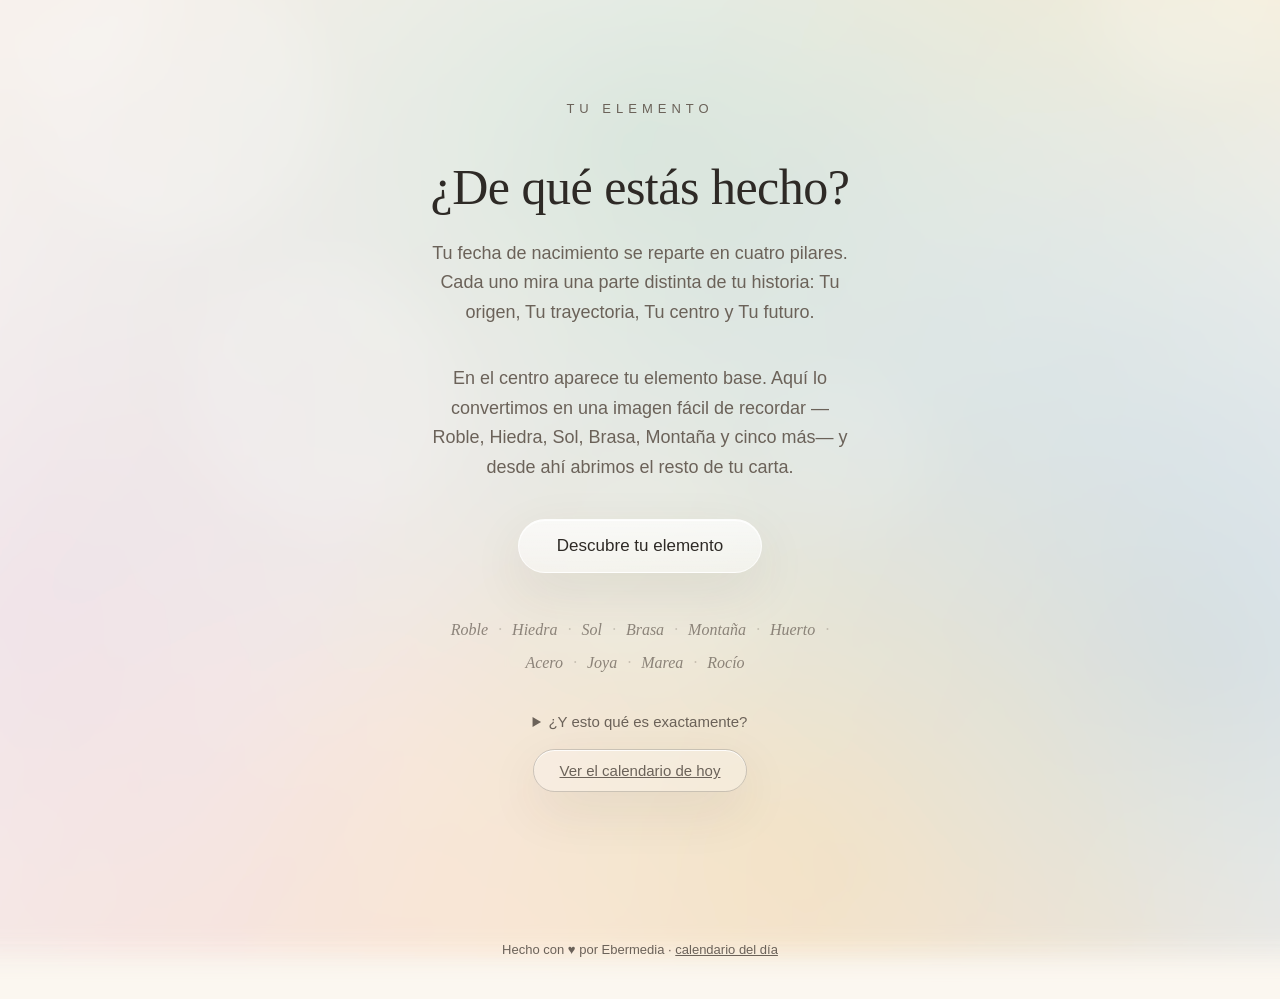
==== v11/index.html @ 83db71ac "Bump Artx UI cue build" ====
<!DOCTYPE html>
<html lang="es">
<head>
<meta charset="utf-8">
<meta name="viewport" content="width=device-width,initial-scale=1">
<meta http-equiv="Cache-Control" content="no-store, no-cache, must-revalidate, max-age=0">
<meta name="theme-color" content="#FBF7F0">
<meta name="tu-elemento-release" content="V1 Artx">
<title>Tu Elemento</title>
<meta name="description" content="Descubre tu elemento base, guarda tus cartas y consulta su calendario.">
<link rel="stylesheet" href="app.css?b=1.0.0-artx">
<link rel="stylesheet" href="solar.css?b=solar-0.1">
<style>
.perfilIcono .iconito{width:42px!important;height:42px!important;min-width:42px!important;margin:0!important;background:transparent!important;box-shadow:none!important}.perfilIcono .iconito svg{width:27px!important;height:27px!important;max-width:27px!important;max-height:27px!important;stroke-width:2.15!important;opacity:.88}
#p-resultado{position:relative}
.cartaVolver{position:absolute;top:-10px;left:0;z-index:5;width:44px;height:44px;padding:0;display:grid;place-items:center;appearance:none;-webkit-appearance:none;border-radius:50%;border:1px solid rgba(255,255,255,.82);background:linear-gradient(150deg,rgba(255,255,255,.76),rgba(255,255,255,.38));-webkit-backdrop-filter:blur(16px) saturate(155%);backdrop-filter:blur(16px) saturate(155%);box-shadow:0 8px 24px rgba(58,43,34,.09),inset 0 1px 0 rgba(255,255,255,.95);color:var(--tinta);font-family:var(--serif);font-size:28px;line-height:1;cursor:pointer;transition:transform .16s ease,box-shadow .16s ease,background .16s ease}
.cartaVolver:hover{transform:translateY(-1px);box-shadow:0 10px 26px rgba(58,43,34,.12),inset 0 1px 0 rgba(255,255,255,1)}.cartaVolver:active{transform:scale(.96)}.cartaVolver:focus-visible{outline:2px solid var(--acento,var(--tinta));outline-offset:3px}
#compartirMarco #tarjetaCaja{width:min(100%,390px);margin:22px auto 18px;padding:14px;display:grid;place-items:center;border-radius:24px;border:1px solid rgba(255,255,255,.86);background:linear-gradient(155deg,rgba(255,255,255,.56),rgba(255,250,244,.34));box-shadow:0 12px 34px rgba(58,43,34,.07),inset 0 1px 0 rgba(255,255,255,.95)}
#compartirMarco #tarjetaCaja svg{display:block!important;width:100%!important;max-width:352px!important;height:auto!important;margin:0 auto!important}#compartirMarco .compartirAcciones{justify-content:center}
@media(max-width:620px){.cartaVolver{top:-4px;left:2px;width:42px;height:42px;font-size:27px}#compartirMarco #tarjetaCaja{padding:11px;border-radius:21px}}
</style>
</head>
<body>
<div id="fondo" aria-hidden="true"></div>
<main>
<section class="pantalla viva" id="p-portada">
<p class="marca">Tu Elemento</p>
<h1 id="portadaTitulo">¿De qué estás hecho?</h1>
<div id="introPrimera">
<p class="bajada">Tu fecha de nacimiento se reparte en cuatro pilares. Cada uno mira una parte distinta de tu historia: Tu origen, Tu trayectoria, Tu centro y Tu futuro.</p>
<p class="bajada">En el centro aparece tu elemento base. Aquí lo convertimos en una imagen fácil de recordar —Roble, Hiedra, Sol, Brasa, Montaña y cinco más— y desde ahí abrimos el resto de tu carta.</p>
<button class="btn" type="button" id="irForm">Descubre tu elemento</button>
<div class="diez" aria-label="Los diez elementos"><span>Roble</span><span>Hiedra</span><span>Sol</span><span>Brasa</span><span>Montaña</span><span>Huerto</span><span>Acero</span><span>Joya</span><span>Marea</span><span>Rocío</span></div>
<details><summary>¿Y esto qué es exactamente?</summary><p>BaZi organiza año, mes, día y hora con el calendario solar chino. De ahí salen los cuatro pilares que usamos para construir esta lectura.</p><p>El cálculo conserva la estructura tradicional por dentro. Lo que lees en pantalla usa nombres y explicaciones propias de Tu Elemento para que la carta sea fácil de consultar.</p></details>
</div>
<section class="bibliotecaCartas" id="bibliotecaCartas" hidden><div class="bibliotecaCab"><div><p class="miniKicker">Tus cartas</p><h2>Aquí están tus cartas</h2><p class="sub">Elige una para abrir su lectura o entra a su calendario.</p></div><button class="btn fantasma miniBtn" type="button" data-nueva-carta>+ Nueva carta</button></div><div class="listaPerfiles" id="listaPerfiles"></div></section>
<p id="portadaCalendario" style="margin-top:22px"><a class="btn fantasma" href="calendario.html">Ver el calendario de hoy</a></p>
</section>
<section class="pantalla" id="p-form">
<p class="marca">Tu Elemento</p>
<h1 id="tituloForm" style="font-size:clamp(27px,5.5vw,36px)">¿Cuándo naciste?</h1>
<p class="bajada">Todas tus cartas quedarán guardadas en este navegador para que puedas volver a ellas y usarlas en el calendario.</p>
<form id="forma" novalidate>
<div class="campo"><label>¿Para quién es esta carta?</label><div class="paraQuien" role="group" aria-label="Persona de esta carta"><button type="button" class="paraQuienBtn activo" id="paraMi" aria-pressed="true">Para mí</button><button type="button" class="paraQuienBtn" id="paraOtra" aria-pressed="false">Para alguien más</button></div><div class="nombrePersona" id="nombrePersona" hidden><label for="nombreCarta">¿Cómo le llamamos?</label><input type="text" id="nombreCarta" placeholder="Nombre o apodo" maxlength="40" autocomplete="off"><p class="pista" style="margin:7px 0 0">Este nombre sirve para distinguir sus cartas dentro de este navegador.</p></div></div>
<div class="campo"><label for="dia">Fecha de nacimiento</label><div class="trio"><input type="number" id="dia" placeholder="Día" min="1" max="31" inputmode="numeric"><select id="mes"><option value="">Mes</option></select><input type="number" id="anio" placeholder="Año" min="1900" max="2030" inputmode="numeric"></div></div>
<div class="campo"><label for="hora">Hora <span class="pista">— opcional, afina el resultado</span></label><div class="duo"><input type="number" id="hora" placeholder="Hora (0-23)" min="0" max="23" inputmode="numeric"><input type="number" id="minuto" placeholder="Minutos" min="0" max="59" inputmode="numeric"></div><p class="pista" style="margin:7px 0 0">La hora completa Tu futuro, el pilar ligado a proyectos, vida interior y lo que vas construyendo con el tiempo.</p></div>
<div class="campo"><label for="sexo">Sexo registrado al nacer <span class="pista">— opcional</span></label><select id="sexo"><option value="">Prefiero omitirlo</option><option value="m">Mujer</option><option value="h">Hombre</option></select><p class="pista" style="margin:7px 0 0">Este dato entra únicamente en tus ciclos de diez años.</p></div>
<div class="campo"><label for="buscaLugar">Lugar de nacimiento</label><div style="position:relative"><input type="text" id="buscaLugar" placeholder="Escribe tu ciudad" autocomplete="off" role="combobox" aria-autocomplete="list" aria-expanded="false" aria-controls="sugerencias"><ul id="sugerencias" role="listbox"></ul></div><p class="pista" id="pistaLugar" style="margin:7px 0 0"></p><p class="pista" style="margin:6px 0 0">Elige tu ciudad o una cercana. La app toma en cuenta el horario histórico y hace una pequeña corrección por la posición del Sol.</p></div>
<p class="error" id="err" role="alert"></p>
<div class="acciones"><button type="submit" class="btn" id="calcular">Ver mi elemento</button><button type="button" class="btn fantasma" id="volverPortada">Atrás</button></div>
</form>
</section>
<section class="pantalla" id="p-resultado">
<button class="cartaVolver" id="volverCartas" type="button" aria-label="Volver a tus cartas">‹</button><p class="marca">Tu Elemento</p><p class="resultadoContexto" id="resultadoContexto" hidden></p><div id="resultadoHero" class="resultadoHero"></div><div class="acciones resultadoAcciones"><button class="btn" type="button" id="bajarTop">Descargar tarjeta</button></div><button class="seguirCarta" id="seguirCarta" type="button" aria-label="Seguir leyendo tu carta"><span class="seguirTexto">Tu carta sigue</span><small>4 pilares · balance · calendario · ciclos</small><span class="seguirFlecha" aria-hidden="true">↓</span></button><div class="lectura" id="lectura"></div>
<section class="compartirMarco" id="compartirMarco"><h2 class="titIcon cent" id="compartirTitulo">Tu tarjeta para compartir</h2><p class="sub compartirIntro">Esta es la versión breve de tu carta, pensada para guardar o compartir. El resto de la lectura queda aquí contigo.</p><div id="tarjetaCaja"></div><div class="acciones compartirAcciones"><button class="btn" type="button" id="bajarFinal">Descargar tarjeta</button><button class="btn fantasma" type="button" data-nueva-carta>Calcular otra carta</button></div></section>
</section>
<section class="pantalla" id="p-carta"><p class="marca">Tu Elemento</p><div id="cartaCaja"></div><div class="acciones" style="justify-content:center;margin-top:24px;flex-wrap:wrap"><button class="btn fantasma" type="button" id="volverResultado">Volver a mi carta</button></div></section>
</main>
<p class="pie">Hecho con ♥ por Ebermedia · <a href="calendario.html">calendario del día</a></p>
<script src="release.js?b=1.0.0-artx"></script>
<script src="acuarela.js?b=1.0.0-artx"></script>
<script src="lugares.js?b=1.0.0-artx"></script>
<script src="zonas.js?b=1.0.0-artx"></script>
<script src="motor.js?b=1.0.0-artx"></script>
<script src="calendario-solar.js?b=solar-0.1"></script>
<script src="traduccion.js?b=1.0.0-artx"></script>
<script src="tarjeta.js?b=1.0.0-artx"></script>
<script src="lectura.js?b=1.0.0-artx"></script>
<script src="lectura-personalizada.js?b=1.0.0-artx"></script>
<script src="decadas.js?b=1.0.0-artx"></script>
<script src="base.js?b=1.0.0-artx"></script>
<script src="pilares.js?b=1.0.1-artx"></script>
<script src="app.js?b=1.0.0-artx"></script>
<script src="solar-presentacion.js?b=solar-0.1"></script>
<script src="pulido-ui.js?b=1.0.4-artx"></script>
</body>
</html>
---- v11/app.css ----
/* TU ELEMENTO — estilos compartidos por la carta y el calendario */

  :root {
    --tinta:#2E2A26; --tinta-suave:#6B6259; --papel:#FBF7F0;
    --serif:Georgia,'Iowan Old Style','Times New Roman',serif;
    --sans:ui-sans-serif,-apple-system,'Segoe UI',Helvetica,Arial,sans-serif;
  }
  * { box-sizing:border-box; -webkit-tap-highlight-color:transparent; }
  html,body { margin:0; padding:0; }
  body { background:var(--papel); color:var(--tinta); font-family:var(--sans);
         font-size:17px; line-height:1.65; overflow-x:hidden; }
  /* El fondo vive en su propia capa del compositor: se rasteriza una vez
     y el scroll ya no lo repinta. translateZ(0) es lo que fuerza la capa. */
  #fondo { position:fixed; inset:0; z-index:0;
           background-size:cover; background-position:center;
           transform:translateZ(0); will-change:transform;
           transition:background-image .6s ease; }
  #fondo svg { width:100%; height:100%; display:block; }
  main { position:relative; z-index:1; min-height:100vh;
         display:flex; align-items:center; justify-content:center; padding:40px 24px; }
  .pantalla { display:none; width:100%; max-width:560px; text-align:center;
              animation:entrar .55s cubic-bezier(.2,.7,.3,1) both; }
  .pantalla.viva { display:block; }
  @keyframes entrar { from{opacity:0; transform:translateY(14px)} to{opacity:1; transform:none} }
  @media (prefers-reduced-motion:reduce){ .pantalla{animation:none} #fondo{transition:none} }

  .marca { font-family:var(--sans); font-size:13px; letter-spacing:5px;
           text-transform:uppercase; color:var(--tinta-suave); margin:0 0 40px; }
  h1 { font-family:var(--serif); font-weight:400; font-size:clamp(34px,7vw,50px);
       line-height:1.15; letter-spacing:-.5px; margin:0 0 22px; }
  .bajada { font-size:18px; color:var(--tinta-suave); margin:0 auto 36px; max-width:430px; }
  .bajada strong { color:var(--tinta); font-weight:500; }

  .btn { font-family:var(--sans); font-size:17px; font-weight:500; color:var(--papel);
         background:var(--tinta); border:0; border-radius:100px; padding:16px 38px;
         cursor:pointer; transition:transform .15s, opacity .15s; }
  .btn:hover { transform:translateY(-2px); }
  .btn:active { transform:translateY(0); }
  .btn:disabled { opacity:.35; cursor:default; transform:none; }
  .btn.fantasma { background:transparent; color:var(--tinta-suave);
                  border:1px solid rgba(0,0,0,.18); font-size:15px; padding:12px 26px; }

  .diez { display:flex; flex-wrap:wrap; gap:7px 10px; justify-content:center;
          margin:44px auto 0; max-width:420px; }
  .diez span { font-family:var(--serif); font-size:16px; font-style:italic;
               color:var(--tinta-suave); opacity:.75; }
  .diez span::after { content:'·'; margin-left:10px; opacity:.4; }
  .diez span:last-child::after { content:''; }

  details { margin-top:34px; text-align:left; max-width:430px; margin-inline:auto; }
  summary { cursor:pointer; font-size:15px; color:var(--tinta-suave); text-align:center; }
  details p { font-size:15px; color:var(--tinta-suave); margin:14px 0 0; }

  form { text-align:left; }
  .campo { margin-bottom:22px; }
  label { display:block; font-size:14px; font-weight:500; margin-bottom:7px; }
  .pista { font-weight:400; color:var(--tinta-suave); font-size:13px; }
  select, input { width:100%; font-family:var(--sans); font-size:16px; padding:12px 14px;
                  border:1px solid rgba(0,0,0,.16); border-radius:10px;
                  background:rgba(255,255,255,.62); color:var(--tinta); }
  select:focus, input:focus { outline:2px solid rgba(0,0,0,.35); outline-offset:1px; }
  .trio { display:grid; grid-template-columns:1fr 1.4fr 1fr; gap:9px; }
  .duo { display:grid; grid-template-columns:1fr 1fr; gap:9px; }
  #sugerencias { list-style:none; margin:4px 0 0; padding:5px; position:absolute;
                 left:0; right:0; z-index:20; background:#FFFDF9; border-radius:11px;
                 box-shadow:0 6px 24px rgba(0,0,0,.14); max-height:250px; overflow-y:auto;
                 display:none; }
  #sugerencias.abierto { display:block; }
  #sugerencias li { padding:10px 12px; border-radius:7px; cursor:pointer; font-size:15px; }
  #sugerencias li[aria-selected="true"], #sugerencias li:hover { background:rgba(0,0,0,.06); }
  #sugerencias li .pais { color:var(--tinta-suave); font-size:13px; }
  .elegido { font-size:14px; color:var(--tinta-suave); margin:8px 0 0; }
  .elegido b { font-weight:500; color:var(--tinta); }
  .error { color:#A33; font-size:14px; margin:8px 0 0; min-height:20px; }
  .acciones { display:flex; gap:10px; align-items:center; margin-top:8px; }

  #tarjetaCaja svg { width:100%; max-width:352px; height:auto; border-radius:14px;
                     box-shadow:0 6px 34px rgba(0,0,0,.16); }

  /* Todo el contenido va sobre papel sólido. El texto plano sobre acuarela
     era ilegible y además no invitaba a leer nada. */
  .hoja { background:rgba(255,253,249,.93); border-radius:16px;
          box-shadow:0 2px 18px rgba(0,0,0,.07); padding:22px 24px;
          margin:16px auto 0; max-width:520px; text-align:left; }
  .hoja h2 { font-family:var(--serif); font-weight:400; font-size:23px;
             margin:0 0 4px; letter-spacing:-.3px; }
  .hoja .sub { font-size:14px; color:var(--tinta-suave); margin:0 0 16px; }
  .hoja p { margin:0 0 11px; }
  .hoja p:last-child { margin-bottom:0; }
  .tension { font-family:var(--serif); font-style:italic; }

  /* LOS CUATRO PILARES COMO CUATRO COLUMNAS.
     Se llaman pilares porque la carta clásica se dibuja así: en columnas
     verticales. Renderizarlos como lista era perder la estructura. */
  .columnas { display:grid; grid-template-columns:repeat(var(--n,4),minmax(0,1fr));
              gap:7px; margin:6px 0 0; width:100%; max-width:100%; }
  /* Cada pilar es un botón que SE VE botón. Antes eran columnas
     transparentes con un ▾ gris: nadie adivinaba que se podían tocar,
     y en celular no hay hover que lo insinúe. */
  .col { border:1px solid rgba(0,0,0,.13); border-radius:11px;
         background:rgba(255,255,255,.55); font:inherit; color:inherit;
         cursor:pointer; padding:12px 4px 10px; text-align:center; min-width:0; overflow:hidden;
         transition:background .18s, border-color .18s, transform .12s; }
  .col:hover { background:#fff; border-color:rgba(0,0,0,.26); }
  .col:active { transform:scale(.97); }
  .col:focus-visible { outline:2px solid var(--tinta); outline-offset:2px; }
  .col[aria-expanded="true"] { background:#fff; border-color:var(--acento,#777);
                               border-width:2px; padding:11px 3px 9px; }
  .col .rot { display:block; font-size:9px; letter-spacing:1.25px; min-width:0;
              text-transform:uppercase; color:var(--tinta-suave); margin-bottom:6px; }
  .col .an { display:block; font-family:var(--serif); font-size:clamp(14px,3.8vw,19px); line-height:1.12; min-width:0; overflow-wrap:anywhere; }
  .col .el { display:block; font-family:var(--serif); font-style:italic;
             font-size:13px; color:var(--tinta-suave); margin-top:1px; }
  /* La etiqueta dice con palabras lo que un icono nunca dice bien */
  .col .vac { display:inline-block; margin-top:5px; font-size:9.5px; letter-spacing:1.3px;
              text-transform:uppercase; padding:2px 7px; border-radius:100px;
              background:rgba(0,0,0,.09); color:var(--tinta-suave); }
  .col .mas { display:inline-block; margin-top:9px; font-size:11px; letter-spacing:.6px;
              padding:3px 10px; border-radius:100px; background:var(--acento,#777);
              color:#fff; opacity:.88; }
  .col[aria-expanded="true"] .mas { background:transparent; color:var(--tinta-suave);
                                    box-shadow:inset 0 0 0 1px rgba(0,0,0,.2); }

  .panel { display:none; border-top:1px solid rgba(0,0,0,.10);
           padding:16px 2px 2px; margin-top:14px; }
  .panel.abierto { display:block; animation:entrar .3s both; }
  .panel .quien { font-size:13px; letter-spacing:1.4px; text-transform:uppercase;
                  color:var(--tinta-suave); margin:0 0 6px; }

  /* Interacciones: lo específico, lo que no le sale a todos */
  .inter { border-left:3px solid var(--acento,#999); padding:2px 0 2px 14px; margin:0 0 16px; }
  .inter:last-child { margin-bottom:0; }
  .inter .quienes { font-family:var(--serif); font-size:18px; margin:0 0 4px; }

  /* Balance como barras, no como frases */
  .barras { display:grid; grid-template-columns:repeat(5,1fr); gap:9px;
            align-items:end; height:74px; margin:2px 0 14px; }
  .barra { display:flex; flex-direction:column; justify-content:flex-end; height:100%; }
  .barra i { display:block; border-radius:4px 4px 0 0; background:var(--acento,#999); }
  .barra b { font-size:10.5px; font-weight:400; letter-spacing:1.2px; text-transform:uppercase;
             color:var(--tinta-suave); text-align:center; margin-top:6px; }
  .barra.cero i { opacity:.2; }
  .barra.cero b { opacity:.45; }

  /* LÍNEA DEL TIEMPO. Vertical, no horizontal: en celular una tira de
     nueve décadas de lado obliga a hacer scroll lateral, que nadie hace. */
  .tl { list-style:none; margin:0; padding:0; text-align:left; }
  .tl li { display:grid; grid-template-columns:66px 1fr; gap:14px;
           padding:14px 0; border-top:1px solid rgba(0,0,0,.09); }
  .tl li:first-child { border-top:0; }
  .tl .edad { font-family:var(--serif); font-size:20px; line-height:1.1; padding-top:2px; }
  .tl .edad small { display:block; font-family:var(--sans); font-size:11px;
                    color:var(--tinta-suave); letter-spacing:.4px; }
  .tl .cuerpo p { margin:0 0 6px; }
  .tl .cuerpo p:last-child { margin-bottom:0; }
  .tl .cab { font-family:var(--serif); font-size:19px; }
  .tl .cab em { font-style:italic; color:var(--tinta-suave); font-size:15px; }
  .tl .ahora { background:rgba(255,255,255,.72); border-radius:12px;
               padding:16px 14px; border-top:0; box-shadow:inset 0 0 0 2px var(--acento,#999); }
  .tl .sello { display:inline-block; font-size:10px; letter-spacing:1.6px;
               text-transform:uppercase; background:var(--acento,#777); color:#fff;
               padding:3px 9px; border-radius:100px; margin-bottom:7px; }
  .tl .futuro { opacity:.62; }
  .tl .vac { font-size:10px; letter-spacing:1.2px; text-transform:uppercase;
             background:rgba(0,0,0,.08); padding:2px 7px; border-radius:100px;
             color:var(--tinta-suave); margin-left:6px; }
  /* VIDRIO LÍQUIDO.
     El brillo interior del borde superior es lo que vende el efecto:
     simula que la luz pega en el canto de una lámina. La acuarela del
     fondo se transparenta a través del desenfoque. */
  .vidrio { position:relative;
            background:linear-gradient(158deg, rgba(255,255,255,.58), rgba(255,255,255,.26));
            -webkit-backdrop-filter:blur(22px) saturate(180%);
            backdrop-filter:blur(22px) saturate(180%);
            border:1px solid rgba(255,255,255,.6); border-radius:24px;
            box-shadow:0 10px 36px rgba(0,0,0,.10), inset 0 1px 0 rgba(255,255,255,.85);
            padding:26px 24px; margin:0 auto; max-width:520px; text-align:left; }
  @supports not (backdrop-filter:blur(1px)) {
    .vidrio { background:rgba(255,253,249,.92); }
  }

  /* Navegación entre días */
  .nav { display:flex; align-items:center; justify-content:space-between;
         gap:10px; max-width:520px; margin:0 auto 14px; }
  .nav button { width:46px; height:46px; border-radius:50%; border:1px solid rgba(255,255,255,.6);
                background:rgba(255,255,255,.42);
                -webkit-backdrop-filter:blur(14px); backdrop-filter:blur(14px);
                font-size:19px; color:var(--tinta); cursor:pointer; line-height:1;
                box-shadow:0 3px 14px rgba(0,0,0,.08), inset 0 1px 0 rgba(255,255,255,.8);
                transition:transform .16s, background .16s; }
  .nav button:hover { background:rgba(255,255,255,.68); }
  .nav button:active { transform:scale(.9); }
  .nav .hoy { width:auto; padding:0 18px; border-radius:100px; font-size:14px; }

  .diaCab { text-align:center; margin-bottom:4px; }
  .diaCab .dow { font-size:12px; letter-spacing:3px; text-transform:uppercase;
                 color:var(--tinta-suave); }
  .diaCab .num { font-family:var(--serif); font-size:74px; line-height:1; margin:2px 0; }
  .diaCab .mes { font-family:var(--serif); font-style:italic; font-size:19px;
                 color:var(--tinta-suave); }
  .diaCab .pil { margin-top:12px; font-family:var(--serif); font-size:22px; }

  .tipoDia { font-family:var(--serif); font-size:24px; text-align:center;
             margin:16px 0 0; }
  .medidor { height:7px; border-radius:99px; background:rgba(0,0,0,.09);
             overflow:hidden; margin:18px 0 6px; }
  .medidor i { display:block; height:100%; border-radius:99px; background:var(--acento,#888);
               transition:width .5s cubic-bezier(.2,.7,.3,1); }
  .medidor + .leyenda { font-size:14px; color:var(--tinta-suave); text-align:center; margin:0; }

  .capasTiempo { display:grid; grid-template-columns:1fr 1fr; gap:12px; margin-top:22px; }
  .capaTiempo { padding:16px 16px 15px; border-radius:20px; text-align:left;
                background:rgba(255,255,255,.46); border:1px solid rgba(255,255,255,.70);
                box-shadow:inset 0 1px 0 rgba(255,255,255,.72); }
  .capaTiempo span { display:block; font-size:10px; letter-spacing:1.7px; text-transform:uppercase;
                     color:var(--tinta-suave); margin-bottom:6px; }
  .capaTiempo strong { display:block; font-family:var(--serif); font-size:23px; font-weight:500; }
  .capaTiempo p { margin:8px 0 0; font-size:14px; line-height:1.48; color:var(--tinta-suave); }
  @media (max-width:460px) { .capasTiempo { grid-template-columns:1fr; } }

  .listas { display:grid; grid-template-columns:1fr 1fr; gap:18px; margin-top:22px; }
  @media (max-width:460px) { .listas { grid-template-columns:1fr; } }
  .listas h3 { font-size:11px; letter-spacing:1.8px; text-transform:uppercase;
               margin:0 0 8px; color:var(--tinta-suave); font-weight:500; }
  .listas ul { list-style:none; margin:0; padding:0; }
  .listas li { font-size:15px; padding:5px 0 5px 17px; position:relative; line-height:1.45; }
  .listas li::before { position:absolute; left:0; top:5px; font-size:13px; }
  .si li::before { content:'+'; color:#4F7A5C; }
  .no li::before { content:'−'; color:#B5563F; }

  .roce { margin-top:20px; padding:13px 15px; border-radius:14px;
          background:rgba(120,102,82,.09); border:1px solid rgba(255,255,255,.52); font-size:14.5px; }
  .roce b { font-weight:500; }

  #diaCaja { animation:deslizar .42s cubic-bezier(.2,.7,.3,1) both; }
  @keyframes deslizar { from{opacity:0; transform:translateX(var(--dir,14px)) scale(.985)} to{opacity:1; transform:none} }
  @media (prefers-reduced-motion:reduce){ #diaCaja{animation:none} }
  .pie { position:relative; z-index:1; text-align:center; padding:26px;
         font-size:13px; color:var(--tinta-suave); }
  .pie a { color:inherit; }

/* ══════════════════════════════════════════════════════════════
   MOVIMIENTO
   Una sola curva para todo, para que la app se sienta de una pieza.
   ══════════════════════════════════════════════════════════════ */
:root {
  --curva: cubic-bezier(.22,.68,.24,1);
  --curva-suave: cubic-bezier(.34,.9,.3,1);
}

/* Entrada escalonada: los hijos aparecen uno tras otro, no de golpe. */
.escalona > * { animation: subir .5s var(--curva) both; }
.escalona > *:nth-child(1) { animation-delay:.02s }
.escalona > *:nth-child(2) { animation-delay:.07s }
.escalona > *:nth-child(3) { animation-delay:.12s }
.escalona > *:nth-child(4) { animation-delay:.17s }
.escalona > *:nth-child(5) { animation-delay:.22s }
.escalona > *:nth-child(6) { animation-delay:.27s }
.escalona > *:nth-child(n+7) { animation-delay:.31s }
@keyframes subir { from{opacity:0; transform:translateY(16px) scale(.985)} to{opacity:1; transform:none} }

/* ── CALENDARIO DE MES ────────────────────────────────────── */
.mesNav { display:flex; align-items:center; justify-content:space-between;
          max-width:520px; margin:0 auto 12px; gap:10px; }
.mesNav .titulo { font-family:var(--serif); font-size:22px; text-align:center; flex:1;
                  text-transform:capitalize; }

.rejilla { display:grid; grid-template-columns:repeat(7,1fr); gap:5px; }
.rejilla .dowCab { text-align:center; font-size:10px; letter-spacing:1px;
                   text-transform:uppercase; color:var(--tinta-suave); padding-bottom:6px; }
.celda { position:relative; aspect-ratio:1; border:0; border-radius:13px; cursor:pointer;
         background:rgba(255,255,255,.34);
         -webkit-backdrop-filter:blur(9px); backdrop-filter:blur(9px);
         box-shadow:inset 0 1px 0 rgba(255,255,255,.6);
         font:inherit; color:inherit; display:flex; flex-direction:column;
         align-items:center; justify-content:center; gap:4px;
         transition:transform .22s var(--curva), background .22s, box-shadow .22s;
         animation:aparecerCelda .34s var(--curva) both; }
@keyframes aparecerCelda { from{opacity:0; transform:scale(.86)} to{opacity:1; transform:none} }
.celda:hover { background:rgba(255,255,255,.62); transform:translateY(-2px) scale(1.04); }
.celda:active { transform:scale(.94); }
.celda:focus-visible { outline:2px solid var(--tinta); outline-offset:2px; }
.celda .n { font-family:var(--serif); font-size:16px; line-height:1; }
.celda .pt { width:16px; height:3px; border-radius:99px; background:var(--acento,#999); }
.celda.fuera { opacity:.32; }
.celda.hoy { box-shadow:inset 0 0 0 2px var(--acento,#777), inset 0 1px 0 rgba(255,255,255,.6); }

/* ── TRANSICIÓN MES ⇄ DÍA ─────────────────────────────────── */
/* La rejilla se aleja y encoge mientras el día crece desde el fondo:
   lee como un acercamiento, no como un cambio de página. */
.zoomEntra { animation:zoomEntra .44s var(--curva-suave) both; }
.zoomSale  { animation:zoomSale  .30s var(--curva) both; }
@keyframes zoomEntra { from{opacity:0; transform:scale(.90)} to{opacity:1; transform:none} }
@keyframes zoomSale  { from{opacity:0; transform:scale(1.06)} to{opacity:1; transform:none} }

.cambiaVista { display:flex; justify-content:center; gap:6px; margin:0 auto 16px;
               max-width:250px; padding:4px; border-radius:100px;
               background:rgba(255,255,255,.34); border:1px solid rgba(255,255,255,.5);
               -webkit-backdrop-filter:blur(12px); backdrop-filter:blur(12px); }
.cambiaVista button { flex:1; border:0; background:transparent; font:inherit; font-size:14px;
                      color:var(--tinta-suave); padding:8px 4px; border-radius:100px;
                      cursor:pointer; transition:background .22s var(--curva), color .22s; }
.cambiaVista button[aria-pressed="true"] { background:rgba(255,255,255,.85); color:var(--tinta);
                                           box-shadow:0 1px 6px rgba(0,0,0,.07); }

@media (prefers-reduced-motion:reduce) {
  .escalona > *, .celda, .zoomEntra, .zoomSale { animation:none !important; }
  .celda { transition:none; }
}


/* ═══ ZEN DIFFUSE V4 ═══ */
:root { --acento-2:#D7D3C9; --acento-3:#E9D7C9; --borde-vidrio:rgba(255,255,255,.72); --sombra-suave:0 18px 54px rgba(69,52,39,.09); }
#fondo { inset:-4%; opacity:.98; filter:blur(12px) saturate(106%); transform:scale(1.04) translateZ(0); background-size:cover; background-position:center; transition:opacity .45s ease, background-image .7s ease; }
body::before { content:''; position:fixed; inset:0; z-index:0; pointer-events:none; background:radial-gradient(circle at 18% 12%,rgba(255,255,255,.42),transparent 26%),radial-gradient(circle at 78% 22%,rgba(255,255,255,.22),transparent 22%),radial-gradient(circle at 44% 84%,rgba(255,255,255,.26),transparent 28%); filter:blur(18px); }
main { position:relative; z-index:1; }
.btn,.vidrio,.hoja,.inter,.col,.cambiaVista,.nav button,.mesNav { -webkit-backdrop-filter:blur(22px) saturate(150%); backdrop-filter:blur(22px) saturate(150%); border-color:var(--borde-vidrio); box-shadow:var(--sombra-suave),inset 0 1px 0 rgba(255,255,255,.84); }
.btn { background:linear-gradient(180deg,rgba(255,255,255,.72),rgba(255,255,255,.44)); color:var(--tinta); border:1px solid var(--borde-vidrio); }
.btn.fantasma { background:rgba(255,255,255,.26); }
.hoja,.vidrio,.inter { background:linear-gradient(155deg,rgba(255,255,255,.62),rgba(255,255,255,.34)); border-radius:26px; }
.hoja { padding:23px 21px; margin-bottom:18px; }
.inter { padding:16px; }
input,select { background:rgba(255,255,255,.58); border:1px solid rgba(255,255,255,.76); -webkit-backdrop-filter:blur(15px); backdrop-filter:blur(15px); box-shadow:inset 0 1px 0 rgba(255,255,255,.82),0 10px 30px rgba(75,58,44,.045); }
.iconito { display:inline-flex!important; align-items:center; justify-content:center; width:18px!important; height:18px!important; min-width:18px; flex:0 0 18px; line-height:1; vertical-align:-3px; margin-right:7px; border-radius:999px; background:rgba(255,255,255,.48); box-shadow:inset 0 1px 0 rgba(255,255,255,.72); }
.iconito svg { display:block!important; width:12px!important; height:12px!important; max-width:12px!important; max-height:12px!important; overflow:visible; fill:none!important; stroke:var(--acento,#5f5a54)!important; stroke-width:1.65; stroke-linecap:round; stroke-linejoin:round; }
.titIcon { display:flex; align-items:center; gap:9px; }
.titIcon .iconito { width:22px!important; height:22px!important; min-width:22px; margin-right:0; }
.titIcon .iconito svg { width:14px!important; height:14px!important; max-width:14px!important; max-height:14px!important; }
.titIcon.cent { justify-content:center; }
.col .rot { display:flex; align-items:center; justify-content:center; gap:5px; }
.col .iconito { width:14px!important; height:14px!important; min-width:14px; margin-right:0; }
.col .iconito svg { width:9px!important; height:9px!important; max-width:9px!important; max-height:9px!important; }
.diaCab .pil .iconito { width:18px!important; height:18px!important; margin-right:8px; }
.revela-prep { opacity:0; transform:translate3d(0,14px,0) scale(.99); filter:blur(4px); transition:opacity .62s cubic-bezier(.22,.68,.24,1) var(--reveal-delay,0ms),transform .62s cubic-bezier(.22,.68,.24,1) var(--reveal-delay,0ms),filter .48s ease var(--reveal-delay,0ms); }
.revela-prep.revela-viva { opacity:1; transform:none; filter:blur(0); }
.celda { background:linear-gradient(180deg,rgba(255,255,255,.60),rgba(255,255,255,.30)); border:1px solid rgba(255,255,255,.50); border-radius:17px; box-shadow:0 8px 24px rgba(64,48,36,.065),inset 0 1px 0 rgba(255,255,255,.78); }
.celda:active { transform:scale(.92); }
.celda.hoy { box-shadow:0 8px 24px rgba(64,48,36,.07),inset 0 0 0 1.5px var(--acento,#777),inset 0 1px 0 rgba(255,255,255,.82); }
@media (prefers-reduced-motion:reduce){.revela-prep,.revela-prep.revela-viva{opacity:1;transform:none;filter:none;transition:none;}}

.mesNav .hoyMes { width:auto; min-width:48px; height:34px; padding:0 12px; border:1px solid rgba(255,255,255,.64); border-radius:999px; background:rgba(255,255,255,.50); color:var(--tinta); font:inherit; font-size:12px; cursor:pointer; -webkit-backdrop-filter:blur(16px); backdrop-filter:blur(16px); box-shadow:inset 0 1px 0 rgba(255,255,255,.82); transition:transform .18s var(--curva),background .18s ease; }
.mesNav .hoyMes:active { transform:scale(.92); }


/* ═══ PULIDO V5 · pilares + navegación mensual ═══ */
[hidden] { display:none !important; }
.columnas { overflow:visible; }
.col .rot { white-space:nowrap; overflow:hidden; text-overflow:clip; }
.col .mas { max-width:100%; }
.mesNav { display:grid; grid-template-columns:44px minmax(0,1fr) 44px; align-items:center; gap:10px; }
.mesNav .titulo { width:100%; text-align:center; justify-self:center; }
.mesNav > button { width:44px; height:40px; padding:0; border-radius:999px; border:1px solid rgba(255,255,255,.65); background:rgba(255,255,255,.46); color:var(--tinta); font:inherit; font-size:20px; cursor:pointer; -webkit-backdrop-filter:blur(16px); backdrop-filter:blur(16px); box-shadow:inset 0 1px 0 rgba(255,255,255,.82); transition:transform .18s var(--curva),background .18s ease; }
.mesNav > button:active { transform:scale(.91); }
@media (max-width:430px) {
  .columnas { gap:6px; }
  .col { padding:11px 2px 9px; border-radius:16px; }
  .col[aria-expanded="true"] { padding:10px 1px 8px; }
  .col .rot { font-size:8.2px; letter-spacing:.95px; gap:3px; }
  .col .iconito { width:11px!important; height:11px!important; min-width:11px; }
  .col .iconito svg { width:7px!important; height:7px!important; max-width:7px!important; max-height:7px!important; }
  .col .an { font-size:clamp(13px,3.7vw,16px); }
  .col .el { font-size:11.5px; }
  .col .vac { font-size:8px; padding:2px 5px; letter-spacing:1px; }
  .col .mas { margin-top:7px; font-size:10px; padding:3px 8px; }
}


/* ═══ V6 · tarjeta compartible + CTA externo ═══ */
#tarjetaCaja svg { width:100%; height:auto; display:block; border-radius:28px; overflow:hidden; box-shadow:0 18px 44px rgba(55,42,35,.08); }
.bajoTarjeta { display:flex; justify-content:center; margin:12px 0 18px; }
.ctaLectura {
  display:inline-flex; align-items:center; justify-content:center;
  min-height:46px; padding:0 18px; border-radius:999px;
  background:linear-gradient(180deg, rgba(255,255,255,.72), rgba(255,255,255,.46));
  border:1px solid rgba(255,255,255,.75); box-shadow:var(--sombra-suave), inset 0 1px 0 rgba(255,255,255,.9);
  font-size:14px; letter-spacing:.4px; color:var(--tinta-suave);
  -webkit-backdrop-filter:blur(16px) saturate(150%); backdrop-filter:blur(16px) saturate(150%);
}
.hoja h2.titIcon { margin-bottom:10px; }
.barras .barra b { text-transform:capitalize; }


/* ═══ V7 · resultado primero, tarjeta al cierre ═══ */
.resultadoHero {
  text-align:center; padding:4px 10px 24px; margin:0 auto 4px;
}
.resultadoIcono {
  width:136px; height:136px; margin:0 auto 18px; border-radius:42px;
  display:flex; align-items:center; justify-content:center;
  background:linear-gradient(155deg,rgba(255,255,255,.78),rgba(255,255,255,.42));
  border:1px solid rgba(255,255,255,.82);
  box-shadow:0 22px 60px rgba(63,47,35,.10), inset 0 1px 0 rgba(255,255,255,.95);
  -webkit-backdrop-filter:blur(22px) saturate(155%); backdrop-filter:blur(22px) saturate(155%);
}
.resultadoIcono .iconito {
  width:104px!important; height:104px!important; min-width:104px; margin:0; border-radius:34px;
  background:rgba(255,255,255,.30); box-shadow:none;
}
.resultadoIcono .iconito svg {
  width:70px!important; height:70px!important; max-width:70px!important; max-height:70px!important;
  stroke-width:1.35;
}
.resultadoKicker { margin:0 0 5px; font-size:12px; font-weight:700; text-transform:uppercase; letter-spacing:4px; color:var(--tinta-suave); }
.resultadoNombre { margin:0; font-size:clamp(48px,13vw,68px); line-height:.98; letter-spacing:-1.8px; }
.resultadoElemento { margin:12px 0 0; font-size:13px; font-weight:700; text-transform:uppercase; letter-spacing:4px; color:var(--acento,var(--tinta-suave)); }
.resultadoFrase { max-width:480px; margin:24px auto 0; font-family:var(--serif); font-style:italic; font-size:clamp(24px,6.5vw,32px); line-height:1.2; color:var(--tinta); text-wrap:balance; }
.resultadoDescripcion { margin:14px auto 0; max-width:420px; font-size:16px; line-height:1.5; color:var(--tinta-suave); }
.resultadoAcciones { justify-content:center; margin:4px 0 12px; }
.resultadoAcciones .btn { min-width:210px; }

.compartirMarco {
  margin:58px 0 8px; padding:22px 18px 18px; border-radius:34px;
  border:1px solid rgba(255,255,255,.82);
  background:linear-gradient(155deg,rgba(255,255,255,.50),rgba(255,255,255,.25));
  box-shadow:0 24px 70px rgba(65,49,37,.10), inset 0 1px 0 rgba(255,255,255,.92);
  -webkit-backdrop-filter:blur(24px) saturate(155%); backdrop-filter:blur(24px) saturate(155%);
}
.compartirMarco > h2 { margin:2px 0 7px; justify-content:center; }
.compartirIntro { text-align:center; max-width:410px; margin:0 auto 18px!important; }
.compartirAcciones { justify-content:center; margin-top:18px; flex-wrap:wrap; }
#tarjetaCaja { overflow:hidden; border-radius:28px; }
#tarjetaCaja svg { border-radius:28px; }
@media (max-width:430px) {
  .resultadoHero { padding-top:0; }
  .resultadoIcono { width:122px; height:122px; border-radius:38px; }
  .resultadoIcono .iconito { width:92px!important; height:92px!important; min-width:92px; }
  .resultadoIcono .iconito svg { width:62px!important; height:62px!important; max-width:62px!important; max-height:62px!important; }
  .resultadoFrase { max-width:345px; }
  .compartirMarco { padding:18px 12px 16px; border-radius:30px; }
  .compartirAcciones .btn { width:100%; }
}


/* ═══ V9.2 · continuidad visual hacia la lectura ═══ */
.seguirCarta {
  width:min(100%,430px); margin:0 auto 14px; padding:8px 16px 10px;
  display:grid; grid-template-columns:1fr auto; grid-template-rows:auto auto;
  column-gap:14px; align-items:center; border:0; color:var(--tinta);
  background:transparent; font:inherit; cursor:pointer; text-align:left;
}
.seguirTexto {
  grid-column:1; grid-row:1; font-family:var(--serif); font-size:18px;
  font-style:italic; line-height:1.15;
}
.seguirCarta small {
  grid-column:1; grid-row:2; margin-top:3px; font-size:11px; line-height:1.25;
  letter-spacing:1.05px; text-transform:uppercase; color:var(--tinta-suave);
}
.seguirFlecha {
  grid-column:2; grid-row:1 / span 2; width:38px; height:38px; border-radius:999px;
  display:flex; align-items:center; justify-content:center; font-size:22px;
  background:rgba(255,255,255,.42); border:1px solid rgba(255,255,255,.72);
  box-shadow:inset 0 1px 0 rgba(255,255,255,.82),0 8px 24px rgba(58,45,35,.06);
  -webkit-backdrop-filter:blur(14px); backdrop-filter:blur(14px);
  animation:seguirPulso 2.2s var(--curva-suave) infinite;
}
.seguirCarta:hover .seguirFlecha { transform:translateY(2px); }
#lectura { scroll-margin-top:18px; }
#lectura > .hoja:first-child { margin-top:2px; }
@keyframes seguirPulso {
  0%,100% { transform:translateY(0); }
  50% { transform:translateY(5px); }
}
@media (max-width:430px) {
  .resultadoHero { padding-bottom:16px; }
  .resultadoAcciones { margin-bottom:8px; }
  .seguirCarta { margin-bottom:8px; padding-left:12px; padding-right:10px; }
}
@media (prefers-reduced-motion:reduce) {
  .seguirFlecha { animation:none; }
}

/* ═══ V10 · perfiles y cartas guardadas ═══ */
.bibliotecaCartas {
  width:min(100%,620px); margin:30px auto 24px; padding:18px;
  border:1px solid rgba(255,255,255,.72); border-radius:28px;
  background:linear-gradient(155deg,rgba(255,255,255,.56),rgba(255,255,255,.30));
  box-shadow:var(--sombra-suave),inset 0 1px 0 rgba(255,255,255,.88);
  -webkit-backdrop-filter:blur(24px) saturate(150%); backdrop-filter:blur(24px) saturate(150%);
  text-align:left;
}
.bibliotecaCab { display:flex; align-items:flex-start; justify-content:space-between; gap:18px; margin-bottom:14px; }
.bibliotecaCab h2 { margin:2px 0 4px; font-size:clamp(24px,5vw,31px); }
.bibliotecaCab .sub { margin:0; font-size:14px; }
.miniKicker { margin:0; font-size:11px; font-weight:750; letter-spacing:2.3px; text-transform:uppercase; color:var(--tinta-suave); }
.miniBtn { min-height:38px; padding:0 13px; font-size:13px; white-space:nowrap; }
.listaPerfiles { display:grid; gap:10px; }
.perfilCard {
  display:grid; grid-template-columns:auto minmax(0,1fr); gap:12px 14px; align-items:center;
  padding:14px; border-radius:22px; background:rgba(255,255,255,.48);
  border:1px solid rgba(255,255,255,.74); box-shadow:inset 0 1px 0 rgba(255,255,255,.86);
}
.perfilIcono { width:48px; height:48px; border-radius:17px; display:grid; place-items:center; background:rgba(255,255,255,.70); }
.perfilIcono .iconito { width:30px; height:30px; }
.perfilInfo { min-width:0; display:flex; flex-direction:column; gap:1px; }
.perfilNombre { font-size:12px; font-weight:750; letter-spacing:1.5px; text-transform:uppercase; color:var(--tinta-suave); overflow:hidden; text-overflow:ellipsis; white-space:nowrap; }
.perfilInfo strong { font-family:Georgia,serif; font-size:25px; font-weight:500; line-height:1.06; }
.perfilInfo small { color:var(--tinta-suave); overflow:hidden; text-overflow:ellipsis; white-space:nowrap; }
.perfilAcciones { grid-column:1/-1; display:flex; align-items:center; gap:8px; flex-wrap:wrap; padding-top:2px; }
.perfilAccion,.perfilOlvidar { appearance:none; border:0; background:transparent; color:var(--tinta-suave); font:inherit; font-size:13px; padding:8px 10px; border-radius:999px; text-decoration:none; cursor:pointer; }
.perfilAccion { background:rgba(255,255,255,.42); border:1px solid rgba(255,255,255,.62); }
.perfilAccion.principal { color:var(--tinta); background:rgba(255,255,255,.68); }
.perfilOlvidar { margin-left:auto; text-decoration:underline; text-underline-offset:3px; }

.paraQuien { display:grid; grid-template-columns:1fr 1fr; gap:7px; padding:5px; border-radius:999px; background:rgba(255,255,255,.30); border:1px solid rgba(255,255,255,.66); }
.paraQuienBtn { min-height:46px; border:0; border-radius:999px; background:transparent; color:var(--tinta-suave); font:inherit; font-size:15px; cursor:pointer; transition:transform .22s var(--curva),background .25s var(--curva),box-shadow .25s var(--curva); }
.paraQuienBtn.activo { color:var(--tinta); background:rgba(255,255,255,.78); box-shadow:0 7px 22px rgba(62,46,35,.07),inset 0 1px 0 #fff; }
.paraQuienBtn:active { transform:scale(.97); }
.nombrePersona { margin-top:14px; }
.nombrePersona[hidden] { display:none!important; }
.resultadoContexto { width:max-content; max-width:100%; margin:0 auto 12px; padding:7px 13px; border-radius:999px; background:rgba(255,255,255,.46); border:1px solid rgba(255,255,255,.68); color:var(--tinta-suave); font-size:13px; }

.calPerfilBox { width:100%; margin:0 auto 18px; padding:14px 16px; border-radius:24px; text-align:left; background:linear-gradient(155deg,rgba(255,255,255,.60),rgba(255,255,255,.34)); border:1px solid rgba(255,255,255,.76); box-shadow:var(--sombra-suave),inset 0 1px 0 rgba(255,255,255,.88); -webkit-backdrop-filter:blur(22px) saturate(150%); backdrop-filter:blur(22px) saturate(150%); }
.calPerfilBox label { display:block; margin:0 0 7px; font-size:11px; font-weight:800; letter-spacing:2.1px; text-transform:uppercase; color:var(--tinta-suave); }
.calPerfilSelect { position:relative; }
.calPerfilSelect select { width:100%; min-height:50px; padding:0 44px 0 15px; border-radius:17px; font-size:17px; font-weight:650; background:rgba(255,255,255,.62); }
.calPerfilBox .pista { margin:8px 2px 0; font-size:13px; line-height:1.45; }
.calSinPerfil { margin:0 0 18px; padding:13px 15px; border-radius:20px; background:rgba(255,255,255,.38); border:1px solid rgba(255,255,255,.62); color:var(--tinta-suave); font-size:14px; line-height:1.5; }
.calSinPerfil p { margin:0; }
.olvidarCarta { font-size:13px; }

@media (max-width:520px) {
  .bibliotecaCab { display:block; }
  .bibliotecaCab .miniBtn { margin-top:12px; }
  .perfilOlvidar { width:100%; margin-left:0; text-align:left; padding-left:2px; }
}
---- v11/solar.css ----
/* Tu Elemento · contexto gregoriano + calendario solar chino */

.fechaSolarPista{margin:8px 0 0;font-size:12.5px;line-height:1.5;color:var(--tinta-suave)}
.fechaSolarPista strong{font-weight:500;color:var(--tinta)}

.resultadoCalendarioSolar{display:flex;flex-wrap:wrap;justify-content:center;gap:6px 9px;max-width:460px;margin:14px auto 2px;color:var(--tinta-suave);font-size:12px;line-height:1.35}
.resultadoCalendarioSolar span{display:inline-flex;align-items:center;padding:6px 10px;border:1px solid rgba(255,255,255,.72);border-radius:999px;background:rgba(255,255,255,.36);box-shadow:inset 0 1px 0 rgba(255,255,255,.84)}
.resultadoCalendarioSolar b{font-weight:500;color:var(--tinta);margin-right:4px}

.calSolarLinea{max-width:390px;margin:5px auto 15px;text-align:center;color:var(--tinta-suave);font-size:12px;line-height:1.45}
.calSolarLinea strong{display:block;color:var(--tinta);font-family:var(--serif);font-size:17px;font-weight:400;margin-top:1px}
.calSolarLinea small{display:block;font-size:11px;color:var(--tinta-suave);margin-top:1px}
.calSolarAnio{margin:4px auto 0;text-align:center;font-size:11px;letter-spacing:.25px;color:var(--tinta-suave)}
.calSolarAnio b{font-weight:500;color:var(--tinta)}

.mesTitulos{min-width:0;text-align:center;line-height:1.2}
.mesTitulos .titulo{display:block}
.mesSolarTitulo{display:block;margin-top:4px;font-size:10.5px;line-height:1.3;letter-spacing:.35px;color:var(--tinta-suave);font-family:var(--sans);font-weight:400;white-space:normal}

.celda.solarCorte{position:relative}
.celda.solarCorte:after{content:'';position:absolute;top:5px;right:5px;width:5px;height:5px;border-radius:50%;background:var(--acento,#8d715d);box-shadow:0 0 0 2px rgba(255,255,255,.7)}

.solarContextoHoja{margin:0 0 15px;padding:11px 13px;border-radius:13px;background:rgba(255,255,255,.43);border:1px solid rgba(255,255,255,.72);font-size:12.5px;line-height:1.5;color:var(--tinta-suave)}
.solarContextoHoja b{font-weight:500;color:var(--tinta)}

@media(max-width:520px){
  .resultadoCalendarioSolar{max-width:340px;font-size:11.5px}
  .calSolarLinea{margin-bottom:13px}
  .mesSolarTitulo{font-size:10px}
}
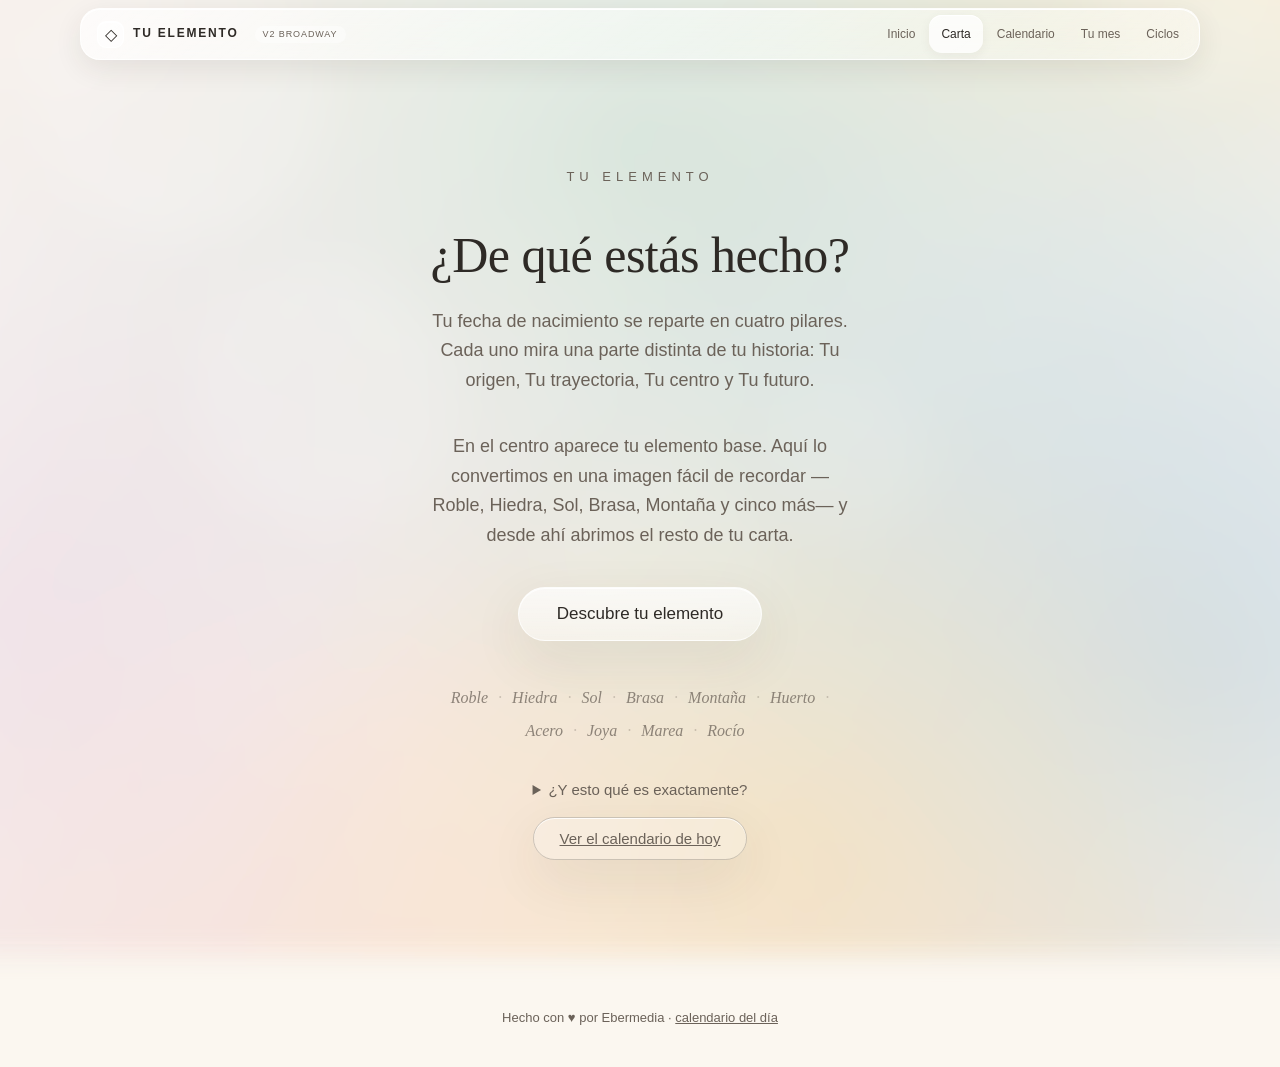
==== commit e872dfb1: "Load Broadway shell on chart experience" ====
--- a/v11/index.html
+++ b/v11/index.html
@@ -5,7 +5,7 @@
 <meta name="viewport" content="width=device-width,initial-scale=1">
 <meta http-equiv="Cache-Control" content="no-store, no-cache, must-revalidate, max-age=0">
 <meta name="theme-color" content="#FBF7F0">
-<meta name="tu-elemento-release" content="V1 Artx">
+<meta name="tu-elemento-release" content="V2 Broadway">
 <title>Tu Elemento</title>
 <meta name="description" content="Descubre tu elemento base, guarda tus cartas y consulta su calendario.">
 <link rel="stylesheet" href="app.css?b=1.0.0-artx">
@@ -57,7 +57,7 @@
 <section class="pantalla" id="p-carta"><p class="marca">Tu Elemento</p><div id="cartaCaja"></div><div class="acciones" style="justify-content:center;margin-top:24px;flex-wrap:wrap"><button class="btn fantasma" type="button" id="volverResultado">Volver a mi carta</button></div></section>
 </main>
 <p class="pie">Hecho con ♥ por Ebermedia · <a href="calendario.html">calendario del día</a></p>
-<script src="release.js?b=1.0.0-artx"></script>
+<script src="release.js?b=2.0.0-broadway"></script>
 <script src="acuarela.js?b=1.0.0-artx"></script>
 <script src="lugares.js?b=1.0.0-artx"></script>
 <script src="zonas.js?b=1.0.0-artx"></script>
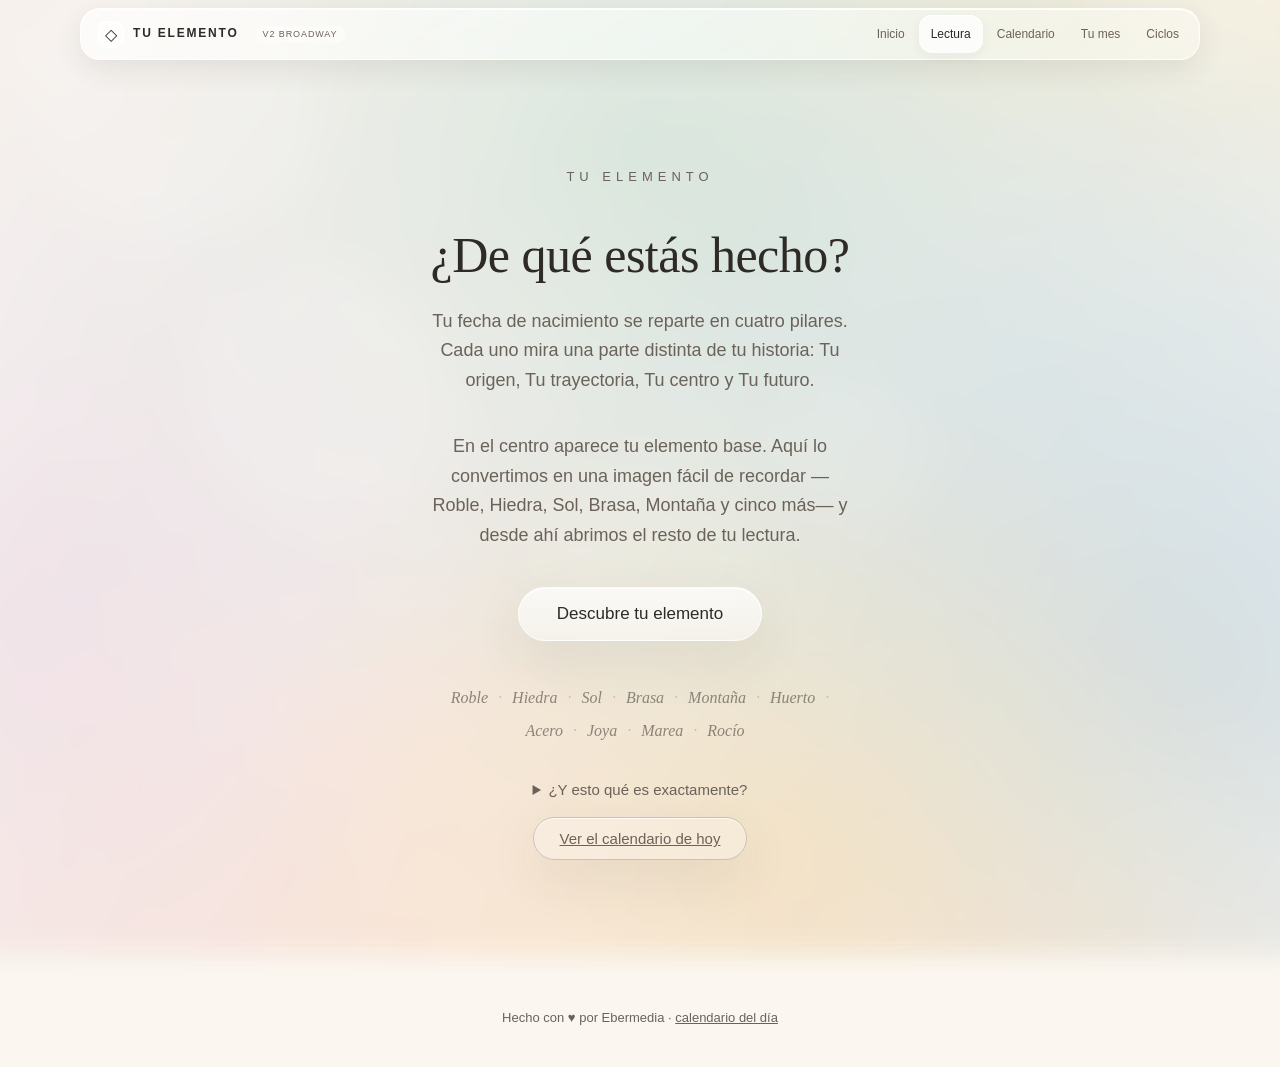
==== commit 7d1654e0: "Broadway 2.1.1: bust deep reading assets" ====
--- a/v11/index.html
+++ b/v11/index.html
@@ -10,6 +10,7 @@
 <meta name="description" content="Descubre tu elemento base, guarda tus cartas y consulta su calendario.">
 <link rel="stylesheet" href="app.css?b=1.0.0-artx">
 <link rel="stylesheet" href="solar.css?b=solar-0.1">
+<link rel="stylesheet" href="carta-profunda.css?b=2.1.1-broadway">
 <style>
 .perfilIcono .iconito{width:42px!important;height:42px!important;min-width:42px!important;margin:0!important;background:transparent!important;box-shadow:none!important}.perfilIcono .iconito svg{width:27px!important;height:27px!important;max-width:27px!important;max-height:27px!important;stroke-width:2.15!important;opacity:.88}
 #p-resultado{position:relative}
@@ -28,10 +29,10 @@
 <h1 id="portadaTitulo">¿De qué estás hecho?</h1>
 <div id="introPrimera">
 <p class="bajada">Tu fecha de nacimiento se reparte en cuatro pilares. Cada uno mira una parte distinta de tu historia: Tu origen, Tu trayectoria, Tu centro y Tu futuro.</p>
-<p class="bajada">En el centro aparece tu elemento base. Aquí lo convertimos en una imagen fácil de recordar —Roble, Hiedra, Sol, Brasa, Montaña y cinco más— y desde ahí abrimos el resto de tu carta.</p>
+<p class="bajada">En el centro aparece tu elemento base. Aquí lo convertimos en una imagen fácil de recordar —Roble, Hiedra, Sol, Brasa, Montaña y cinco más— y desde ahí abrimos el resto de tu lectura.</p>
 <button class="btn" type="button" id="irForm">Descubre tu elemento</button>
 <div class="diez" aria-label="Los diez elementos"><span>Roble</span><span>Hiedra</span><span>Sol</span><span>Brasa</span><span>Montaña</span><span>Huerto</span><span>Acero</span><span>Joya</span><span>Marea</span><span>Rocío</span></div>
-<details><summary>¿Y esto qué es exactamente?</summary><p>BaZi organiza año, mes, día y hora con el calendario solar chino. De ahí salen los cuatro pilares que usamos para construir esta lectura.</p><p>El cálculo conserva la estructura tradicional por dentro. Lo que lees en pantalla usa nombres y explicaciones propias de Tu Elemento para que la carta sea fácil de consultar.</p></details>
+<details><summary>¿Y esto qué es exactamente?</summary><p>BaZi organiza año, mes, día y hora con el calendario solar chino. De ahí salen los pilares que usamos para construir esta lectura.</p><p>El cálculo conserva la estructura tradicional por dentro. Lo que lees en pantalla usa nombres y explicaciones propias de Tu Elemento para que sea fácil de consultar.</p></details>
 </div>
 <section class="bibliotecaCartas" id="bibliotecaCartas" hidden><div class="bibliotecaCab"><div><p class="miniKicker">Tus cartas</p><h2>Aquí están tus cartas</h2><p class="sub">Elige una para abrir su lectura o entra a su calendario.</p></div><button class="btn fantasma miniBtn" type="button" data-nueva-carta>+ Nueva carta</button></div><div class="listaPerfiles" id="listaPerfiles"></div></section>
 <p id="portadaCalendario" style="margin-top:22px"><a class="btn fantasma" href="calendario.html">Ver el calendario de hoy</a></p>
@@ -39,25 +40,25 @@
 <section class="pantalla" id="p-form">
 <p class="marca">Tu Elemento</p>
 <h1 id="tituloForm" style="font-size:clamp(27px,5.5vw,36px)">¿Cuándo naciste?</h1>
-<p class="bajada">Todas tus cartas quedarán guardadas en este navegador para que puedas volver a ellas y usarlas en el calendario.</p>
+<p class="bajada">Tus cartas quedan guardadas en este navegador para que puedas volver a ellas y usarlas en el calendario.</p>
 <form id="forma" novalidate>
 <div class="campo"><label>¿Para quién es esta carta?</label><div class="paraQuien" role="group" aria-label="Persona de esta carta"><button type="button" class="paraQuienBtn activo" id="paraMi" aria-pressed="true">Para mí</button><button type="button" class="paraQuienBtn" id="paraOtra" aria-pressed="false">Para alguien más</button></div><div class="nombrePersona" id="nombrePersona" hidden><label for="nombreCarta">¿Cómo le llamamos?</label><input type="text" id="nombreCarta" placeholder="Nombre o apodo" maxlength="40" autocomplete="off"><p class="pista" style="margin:7px 0 0">Este nombre sirve para distinguir sus cartas dentro de este navegador.</p></div></div>
 <div class="campo"><label for="dia">Fecha de nacimiento</label><div class="trio"><input type="number" id="dia" placeholder="Día" min="1" max="31" inputmode="numeric"><select id="mes"><option value="">Mes</option></select><input type="number" id="anio" placeholder="Año" min="1900" max="2030" inputmode="numeric"></div></div>
-<div class="campo"><label for="hora">Hora <span class="pista">— opcional, afina el resultado</span></label><div class="duo"><input type="number" id="hora" placeholder="Hora (0-23)" min="0" max="23" inputmode="numeric"><input type="number" id="minuto" placeholder="Minutos" min="0" max="59" inputmode="numeric"></div><p class="pista" style="margin:7px 0 0">La hora completa Tu futuro, el pilar ligado a proyectos, vida interior y lo que vas construyendo con el tiempo.</p></div>
-<div class="campo"><label for="sexo">Sexo registrado al nacer <span class="pista">— opcional</span></label><select id="sexo"><option value="">Prefiero omitirlo</option><option value="m">Mujer</option><option value="h">Hombre</option></select><p class="pista" style="margin:7px 0 0">Este dato entra únicamente en tus ciclos de diez años.</p></div>
-<div class="campo"><label for="buscaLugar">Lugar de nacimiento</label><div style="position:relative"><input type="text" id="buscaLugar" placeholder="Escribe tu ciudad" autocomplete="off" role="combobox" aria-autocomplete="list" aria-expanded="false" aria-controls="sugerencias"><ul id="sugerencias" role="listbox"></ul></div><p class="pista" id="pistaLugar" style="margin:7px 0 0"></p><p class="pista" style="margin:6px 0 0">Elige tu ciudad o una cercana. La app toma en cuenta el horario histórico y hace una pequeña corrección por la posición del Sol.</p></div>
+<div class="campo"><label for="hora">Hora <span class="pista">— opcional, afina el resultado</span></label><div class="duo"><input type="number" id="hora" placeholder="Hora (0-23)" min="0" max="23" inputmode="numeric"><input type="number" id="minuto" placeholder="Minutos" min="0" max="59" inputmode="numeric"></div><p class="pista" style="margin:7px 0 0">La hora completa Tu futuro y permite calcular Tu brújula.</p></div>
+<div class="campo"><label for="sexo">Sexo registrado al nacer <span class="pista">— opcional</span></label><select id="sexo"><option value="">Prefiero omitirlo</option><option value="m">Mujer</option><option value="h">Hombre</option></select><p class="pista" style="margin:7px 0 0">Este dato entra en tus ciclos de diez años y puede ajustar Tu brújula cuando el nacimiento coincide con un punto medio solar del mes.</p></div>
+<div class="campo"><label for="buscaLugar">Lugar de nacimiento</label><div style="position:relative"><input type="text" id="buscaLugar" placeholder="Escribe tu ciudad" autocomplete="off" role="combobox" aria-autocomplete="list" aria-expanded="false" aria-controls="sugerencias"><ul id="sugerencias" role="listbox"></ul></div><p class="pista" id="pistaLugar" style="margin:7px 0 0"></p><p class="pista" style="margin:6px 0 0">Elige tu ciudad o una cercana. La app toma el horario histórico y hace una pequeña corrección por la posición del Sol.</p></div>
 <p class="error" id="err" role="alert"></p>
 <div class="acciones"><button type="submit" class="btn" id="calcular">Ver mi elemento</button><button type="button" class="btn fantasma" id="volverPortada">Atrás</button></div>
 </form>
 </section>
 <section class="pantalla" id="p-resultado">
-<button class="cartaVolver" id="volverCartas" type="button" aria-label="Volver a tus cartas">‹</button><p class="marca">Tu Elemento</p><p class="resultadoContexto" id="resultadoContexto" hidden></p><div id="resultadoHero" class="resultadoHero"></div><div class="acciones resultadoAcciones"><button class="btn" type="button" id="bajarTop">Descargar tarjeta</button></div><button class="seguirCarta" id="seguirCarta" type="button" aria-label="Seguir leyendo tu carta"><span class="seguirTexto">Tu carta sigue</span><small>4 pilares · balance · calendario · ciclos</small><span class="seguirFlecha" aria-hidden="true">↓</span></button><div class="lectura" id="lectura"></div>
-<section class="compartirMarco" id="compartirMarco"><h2 class="titIcon cent" id="compartirTitulo">Tu tarjeta para compartir</h2><p class="sub compartirIntro">Esta es la versión breve de tu carta, pensada para guardar o compartir. El resto de la lectura queda aquí contigo.</p><div id="tarjetaCaja"></div><div class="acciones compartirAcciones"><button class="btn" type="button" id="bajarFinal">Descargar tarjeta</button><button class="btn fantasma" type="button" data-nueva-carta>Calcular otra carta</button></div></section>
+<button class="cartaVolver" id="volverCartas" type="button" aria-label="Volver a tus cartas">‹</button><p class="marca">Tu Elemento</p><p class="resultadoContexto" id="resultadoContexto" hidden></p><div id="resultadoHero" class="resultadoHero"></div><div class="acciones resultadoAcciones"><button class="btn" type="button" id="bajarTop">Descargar tarjeta</button></div><button class="seguirCarta" id="seguirCarta" type="button" aria-label="Seguir leyendo"><span class="seguirTexto">Tu lectura sigue</span><small>mezcla · perfiles · pilares · vacíos · equilibrio</small><span class="seguirFlecha" aria-hidden="true">↓</span></button><div class="lectura" id="lectura"></div>
+<section class="compartirMarco" id="compartirMarco"><h2 class="titIcon cent" id="compartirTitulo">Tu tarjeta para compartir</h2><p class="sub compartirIntro">Esta es la versión breve de tu carta, pensada para guardar o compartir. La lectura completa queda aquí.</p><div id="tarjetaCaja"></div><div class="acciones compartirAcciones"><button class="btn" type="button" id="bajarFinal">Descargar tarjeta</button><button class="btn fantasma" type="button" data-nueva-carta>Calcular otra carta</button></div></section>
 </section>
-<section class="pantalla" id="p-carta"><p class="marca">Tu Elemento</p><div id="cartaCaja"></div><div class="acciones" style="justify-content:center;margin-top:24px;flex-wrap:wrap"><button class="btn fantasma" type="button" id="volverResultado">Volver a mi carta</button></div></section>
+<section class="pantalla" id="p-carta"><p class="marca">Tu Elemento</p><div id="cartaCaja"></div><div class="acciones" style="justify-content:center;margin-top:24px;flex-wrap:wrap"><button class="btn fantasma" type="button" id="volverResultado">Volver a mi lectura</button></div></section>
 </main>
 <p class="pie">Hecho con ♥ por Ebermedia · <a href="calendario.html">calendario del día</a></p>
-<script src="release.js?b=2.0.0-broadway"></script>
+<script src="release.js?b=2.1.1-broadway"></script>
 <script src="acuarela.js?b=1.0.0-artx"></script>
 <script src="lugares.js?b=1.0.0-artx"></script>
 <script src="zonas.js?b=1.0.0-artx"></script>
@@ -67,11 +68,15 @@
 <script src="tarjeta.js?b=1.0.0-artx"></script>
 <script src="lectura.js?b=1.0.0-artx"></script>
 <script src="lectura-personalizada.js?b=1.0.0-artx"></script>
+<script src="lectura-mensual.js?b=2.1.1-broadway"></script>
+<script src="carta-profunda.js?b=2.1.1-broadway"></script>
+<script src="carta-profunda-contexto.js?b=2.1.1-broadway"></script>
 <script src="decadas.js?b=1.0.0-artx"></script>
 <script src="base.js?b=1.0.0-artx"></script>
 <script src="pilares.js?b=1.0.1-artx"></script>
 <script src="app.js?b=1.0.0-artx"></script>
+<script src="carta-profunda-ui.js?b=2.1.1-broadway"></script>
 <script src="solar-presentacion.js?b=solar-0.1"></script>
 <script src="pulido-ui.js?b=1.0.4-artx"></script>
 </body>
-</html>+</html>
--- a/v11/carta-profunda.css
+++ b/v11/carta-profunda.css
@@ -0,0 +1,55 @@
+/* TU ELEMENTO V2 BROADWAY — lecturas profundas de Carta */
+.cpVista{max-width:860px;margin:0 auto}
+.cpVolver{display:inline-flex;align-items:center;gap:7px;margin:0 0 14px;padding:7px 11px;border:1px solid rgba(255,255,255,.82);border-radius:999px;background:rgba(255,255,255,.42);box-shadow:inset 0 1px 0 rgba(255,255,255,.95);color:var(--tinta);font-size:11px;font-weight:630;text-decoration:none;-webkit-backdrop-filter:blur(14px) saturate(145%);backdrop-filter:blur(14px) saturate(145%)}
+.cpVolver span{font-family:var(--serif);font-size:19px;font-weight:400;line-height:.7;color:var(--tinta-suave)}
+.cpCab{margin-bottom:14px;padding:18px 20px;border:1px solid rgba(255,255,255,.78);border-radius:24px;background:linear-gradient(145deg,rgba(255,255,255,.54),rgba(255,255,255,.25));box-shadow:0 10px 32px rgba(55,43,35,.055),inset 0 1px 0 rgba(255,255,255,.95);-webkit-backdrop-filter:blur(18px) saturate(145%);backdrop-filter:blur(18px) saturate(145%)}
+.cpKicker{margin:0 0 5px;font-size:8px;letter-spacing:2px;text-transform:uppercase;color:var(--tinta-suave)}
+.cpCab h2{margin:0;font-family:var(--serif);font-size:clamp(30px,5vw,43px);font-weight:400;line-height:1.03}
+.cpCab p{max-width:690px;margin:8px 0 0;color:var(--tinta-suave);font-size:14px;line-height:1.55}
+
+.cpHoja{margin:12px 0;padding:20px;border:1px solid rgba(255,255,255,.76);border-radius:24px;background:linear-gradient(150deg,rgba(255,255,255,.53),rgba(255,251,246,.29));box-shadow:0 10px 31px rgba(55,43,35,.055),inset 0 1px 0 rgba(255,255,255,.94);-webkit-backdrop-filter:blur(18px) saturate(145%);backdrop-filter:blur(18px) saturate(145%)}
+.cpHoja h3{margin:0 0 6px;font-family:var(--serif);font-size:clamp(23px,4vw,31px);font-weight:400;line-height:1.05}
+.cpHoja h4{margin:16px 0 5px;font-size:9px;letter-spacing:1.6px;text-transform:uppercase;color:var(--tinta-suave)}
+.cpHoja>p,.cpTexto{margin:7px 0;font-size:14px;line-height:1.58;color:var(--tinta)}
+.cpHoja .cpSuave{color:var(--tinta-suave)}
+.cpRemate{margin:17px 0 0!important;padding-top:13px;border-top:1px solid rgba(66,55,47,.09);font-family:var(--serif);font-style:italic;font-size:16px!important;line-height:1.45!important;color:var(--tinta-suave)!important}
+.cpAccion{display:flex;align-items:flex-start;gap:9px;margin:7px 0;padding:9px 11px;border-radius:14px;background:rgba(255,255,255,.42);font-size:12.5px;line-height:1.45}
+.cpAccion:before{content:'→';flex:0 0 auto;font-family:var(--serif);font-size:18px;line-height:1;color:var(--acento,var(--tinta-suave))}
+
+/* General: cada bloque funciona como puerta de entrada. */
+.cpResumenGrid{display:grid;grid-template-columns:repeat(2,minmax(0,1fr));gap:9px;margin-top:10px}
+.cpResumen{min-height:178px;padding:16px;display:flex;flex-direction:column;border:1px solid rgba(255,255,255,.80);border-radius:20px;background:rgba(255,255,255,.42);box-shadow:inset 0 1px 0 rgba(255,255,255,.95);text-decoration:none;color:var(--tinta);transition:transform .16s ease,box-shadow .16s ease,border-color .16s ease}
+.cpResumen:hover{transform:translateY(-2px);box-shadow:0 10px 26px rgba(55,43,35,.07),inset 0 1px 0 rgba(255,255,255,.98);border-color:rgba(255,255,255,.96)}
+.cpResumen .tag{font-size:7px;letter-spacing:1.4px;text-transform:uppercase;color:var(--tinta-suave)}
+.cpResumen h3{margin:5px 0 5px;font-family:var(--serif);font-size:25px;font-weight:400;line-height:1}
+.cpResumen p{display:-webkit-box;-webkit-line-clamp:3;-webkit-box-orient:vertical;overflow:hidden;margin:0;color:var(--tinta-suave);font-size:11.5px;line-height:1.42}
+.cpResumen b{margin-top:auto;padding-top:11px;font-size:10.5px;font-weight:680;text-decoration:underline;text-underline-offset:4px}
+.cpResumen--mezcla{background:linear-gradient(145deg,rgba(229,239,230,.66),rgba(255,255,255,.38))}
+.cpResumen--perfiles{background:linear-gradient(145deg,rgba(238,233,247,.68),rgba(255,255,255,.38))}
+.cpResumen--pilares{background:linear-gradient(145deg,rgba(232,240,244,.70),rgba(255,255,255,.38))}
+.cpResumen--vacios{background:linear-gradient(145deg,rgba(245,236,226,.71),rgba(255,255,255,.38))}
+.cpResumen--nudo{background:linear-gradient(145deg,rgba(245,231,231,.66),rgba(255,255,255,.38))}
+.cpResumen--recurso{background:linear-gradient(145deg,rgba(244,239,218,.70),rgba(255,255,255,.38))}
+.cpMasAlla{display:grid;grid-template-columns:repeat(3,1fr);gap:7px;margin-top:10px}.cpMasAlla a{min-height:54px;padding:10px;display:flex;align-items:center;justify-content:center;border:1px solid rgba(255,255,255,.8);border-radius:15px;background:rgba(255,255,255,.42);color:var(--tinta);font-size:11px;font-weight:650;text-decoration:none;text-align:center}
+
+/* Mezcla */
+.cpElementos{display:grid;gap:10px;margin-top:14px}.cpElementoFila{display:grid;grid-template-columns:72px 1fr 34px;align-items:center;gap:10px}.cpElementoNombre{font-size:11px;font-weight:650;text-transform:capitalize}.cpElementoTrack{height:9px;overflow:hidden;border-radius:999px;background:rgba(70,60,52,.07);box-shadow:inset 0 1px 2px rgba(50,40,32,.04)}.cpElementoTrack i{height:100%;display:block;min-width:3px;border-radius:inherit;background:linear-gradient(90deg,var(--acento,rgba(95,120,105,.55)),rgba(255,255,255,.7));opacity:.73}.cpElementoN{font-family:var(--serif);font-size:18px;text-align:right}.cpDosColumnas{display:grid;grid-template-columns:1fr 1fr;gap:10px;margin-top:12px}.cpMini{padding:14px;border-radius:17px;background:rgba(255,255,255,.38);border:1px solid rgba(255,255,255,.7)}.cpMini small{display:block;margin-bottom:4px;font-size:7px;letter-spacing:1.3px;text-transform:uppercase;color:var(--tinta-suave)}.cpMini strong{display:block;font-family:var(--serif);font-size:22px;font-weight:400;text-transform:capitalize}.cpMini p{margin:6px 0 0;color:var(--tinta-suave);font-size:11.5px;line-height:1.45}
+
+/* Perfiles */
+.cpPerfilPrincipal{padding:17px;border-radius:19px;background:linear-gradient(145deg,rgba(238,233,247,.72),rgba(255,255,255,.42));border:1px solid rgba(255,255,255,.82)}.cpPerfilPrincipal .numero{font-size:8px;letter-spacing:1.4px;text-transform:uppercase;color:var(--tinta-suave)}.cpPerfilPrincipal strong{display:block;margin-top:5px;font-family:var(--serif);font-size:clamp(31px,5vw,43px);font-weight:400;line-height:1}.cpPerfilPrincipal em{display:block;margin-top:6px;font-style:normal;color:var(--tinta-suave);font-size:12px}.cpPerfilLista{display:grid;grid-template-columns:repeat(2,minmax(0,1fr));gap:8px;margin-top:10px}.cpPerfil{padding:13px;border:1px solid rgba(255,255,255,.76);border-radius:17px;background:rgba(255,255,255,.38)}.cpPerfilTop{display:flex;align-items:flex-start;justify-content:space-between;gap:8px}.cpPerfil strong{font-family:var(--serif);font-size:21px;font-weight:400}.cpPerfil .conteo{flex:0 0 auto;padding:3px 6px;border-radius:999px;background:rgba(255,255,255,.58);font-size:8px;color:var(--tinta-suave)}.cpPerfil small{display:block;margin:2px 0 7px;font-size:7px;letter-spacing:1.1px;text-transform:uppercase;color:var(--tinta-suave)}.cpPerfil p{margin:0;color:var(--tinta-suave);font-size:11px;line-height:1.4}
+
+/* Pilares */
+.cpPilares{display:grid;grid-template-columns:repeat(2,minmax(0,1fr));gap:9px}.cpPilar{padding:16px;border:1px solid rgba(255,255,255,.78);border-radius:19px;background:rgba(255,255,255,.4)}.cpPilar .tag{font-size:7px;letter-spacing:1.3px;text-transform:uppercase;color:var(--tinta-suave)}.cpPilar h3{margin:5px 0 2px;font-size:25px}.cpPilar .meta{margin:0 0 9px;color:var(--tinta-suave);font-size:10px;text-transform:capitalize}.cpPilar p{margin:6px 0;font-size:12px;line-height:1.48}.cpPilar .filo{color:var(--tinta-suave)}.cpPilarExtra{background:linear-gradient(145deg,rgba(232,240,244,.67),rgba(255,255,255,.4))}.cpInteracciones{display:flex;flex-wrap:wrap;gap:5px;margin-top:10px}.cpInteraccion{padding:4px 7px;border-radius:999px;background:rgba(255,255,255,.52);font-size:8px;color:var(--tinta-suave)}
+
+/* Vacíos / nudo */
+.cpRamasVacias{display:flex;gap:7px;flex-wrap:wrap;margin:10px 0}.cpRamaVacia{padding:8px 12px;border-radius:999px;border:1px solid rgba(255,255,255,.76);background:rgba(255,255,255,.45);font-family:var(--serif);font-size:17px;text-transform:capitalize}.cpNudo{padding:16px;margin:9px 0;border-radius:19px;border:1px solid rgba(255,255,255,.79);background:linear-gradient(145deg,rgba(245,231,231,.64),rgba(255,255,255,.39))}.cpNudo h3{font-size:25px}.cpNudo .meta{margin:0 0 8px;color:var(--tinta-suave);font-size:10px;text-transform:capitalize}.cpNudo p{font-size:12.5px;line-height:1.5}.cpSecuencia{counter-reset:paso;display:grid;gap:7px;margin-top:9px}.cpPaso{position:relative;padding:10px 11px 10px 39px;border-radius:14px;background:rgba(255,255,255,.41);font-size:12px;line-height:1.45}.cpPaso:before{counter-increment:paso;content:counter(paso);position:absolute;left:10px;top:9px;width:20px;height:20px;display:grid;place-items:center;border-radius:50%;background:rgba(255,255,255,.67);font-family:var(--serif);font-size:12px}
+
+/* Recurso */
+.cpRecursoHero{padding:20px;border-radius:21px;border:1px solid rgba(255,255,255,.82);background:linear-gradient(145deg,rgba(244,239,218,.76),rgba(255,255,255,.42))}.cpRecursoHero small{font-size:8px;letter-spacing:1.5px;text-transform:uppercase;color:var(--tinta-suave)}.cpRecursoHero strong{display:block;margin:4px 0 4px;font-family:var(--serif);font-size:clamp(39px,7vw,58px);font-weight:400;line-height:1;text-transform:capitalize}.cpRecursoHero p{max-width:650px;margin:8px 0 0;font-size:13px;line-height:1.5}.cpAlternativas{margin-top:9px;color:var(--tinta-suave);font-size:10px}.cpPuente{margin-top:12px;padding:16px;border-radius:19px;background:linear-gradient(145deg,rgba(245,231,231,.5),rgba(244,239,218,.47));border:1px solid rgba(255,255,255,.78)}
+
+@media(max-width:620px){
+ .cpCab,.cpHoja{padding:16px;border-radius:21px}.cpCab h2{font-size:32px}.cpCab p,.cpHoja>p,.cpTexto{font-size:13px}
+ .cpResumenGrid,.cpPerfilLista,.cpPilares,.cpDosColumnas{grid-template-columns:1fr}.cpResumen{min-height:138px;padding:14px}.cpResumen p{-webkit-line-clamp:2}.cpMasAlla{grid-template-columns:1fr 1fr}.cpMasAlla a:last-child{grid-column:1/-1}
+ .cpElementoFila{grid-template-columns:64px 1fr 28px;gap:7px}.cpPilar{padding:14px}.cpPerfilPrincipal{padding:15px}
+}
+@media(prefers-reduced-motion:reduce){.cpResumen{transition:none}}
